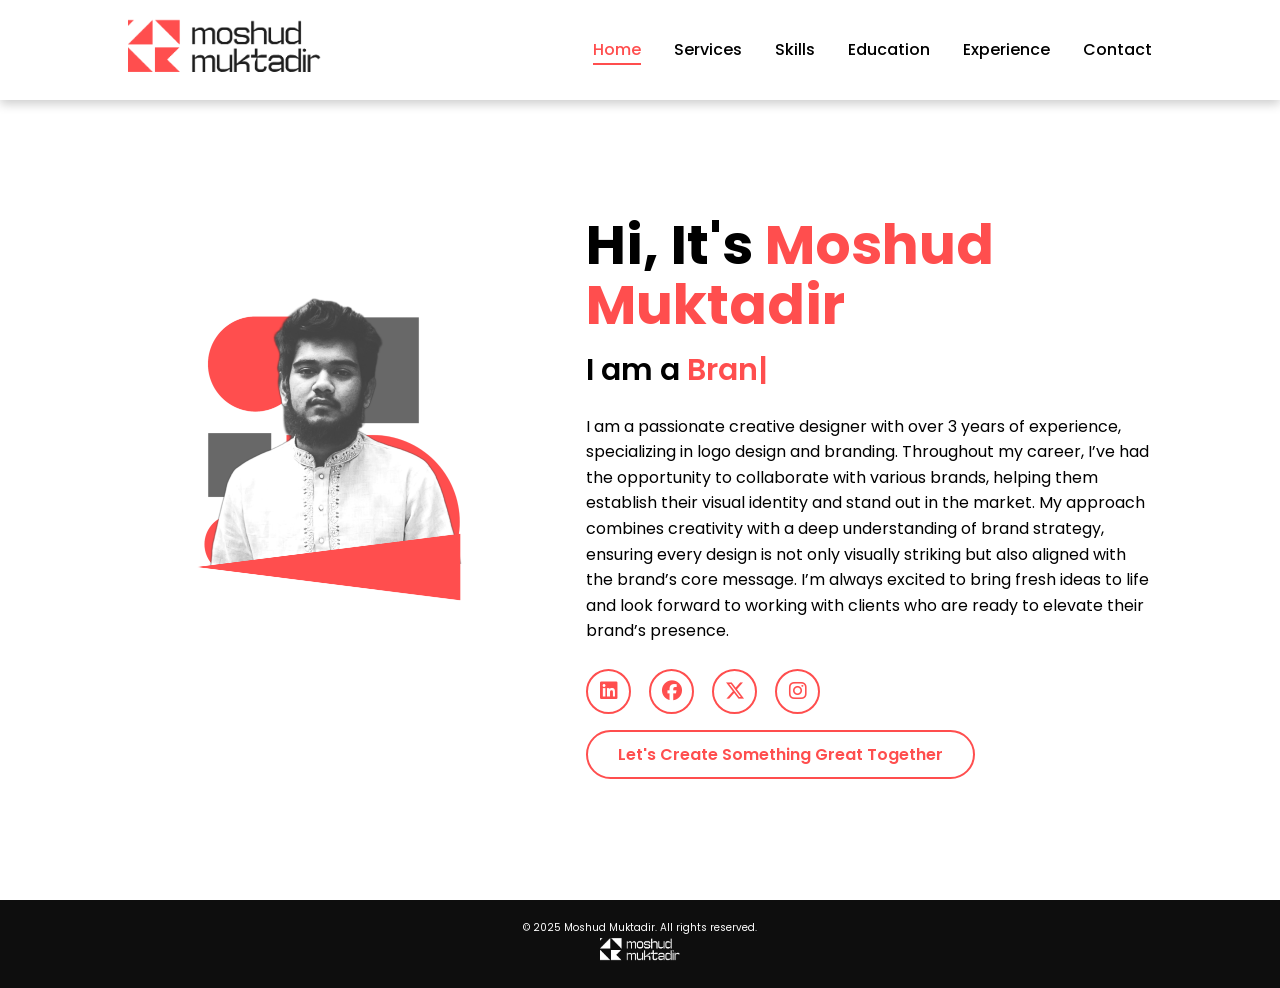
==== index.html @ 2e09c0fd "First Commit - Portfolio Website" ====
<!DOCTYPE html>
<html lang="en">
<head>
    <meta charset="UTF-8">
    <meta name="viewport" content="width=device-width, initial-scale=1.0">
    <link rel="stylesheet" href="https://cdnjs.cloudflare.com/ajax/libs/font-awesome/6.5.2/css/all.min.css">
    <link rel="stylesheet" href="styles.css">
    <title>Moshud Muktadir</title>
</head>
<body>
    <header>
        <a href="index.html" > 
        <img src="logo.png" id="logo" alt="LOGO">
    </a>
        <nav>
            <a href="#" class="active"> Home</a>
            <a href="service.html" >Services</a>
            <a href="skills.html" >Skills</a>
            <a href="#" >Education</a>
            <a href="#" >Experience</a>
            <a href="#" >Contact</a>
        </nav>

        <div class="hamburger" id="hamburger">
            <i class="fas fa-bars"></i>
          </div>
    </header>
    <section class="home">
        <div class="home-img">
            <img src="final.png" alt="Moshud Muktadir">
        </div>        
        <div class="home-content">
            <br> <br><br> <br>
            <h1>Hi, It's <span>Moshud Muktadir</span></h1>
            <h3 class="typing-text">I am a <span id="typed-text"></span></h3>
            <p>I am a passionate creative designer with over 3 years of experience, specializing in logo design and branding. Throughout my career, I’ve had the opportunity to collaborate with various brands, helping them establish their visual identity and stand out in the market. My approach combines creativity with a deep understanding of brand strategy, ensuring every design is not only visually striking but also aligned with the brand’s core message. I’m always excited to bring fresh ideas to life and look forward to working with clients who are ready to elevate their brand’s presence.</p>
            <div class="social-icons">
                <a href="#"><i class="fa-brands fa-linkedin"></i></a>
                <a href="#"><i class="fa-brands fa-facebook"></i></a>
                <a href="#"><i class="fa-brands fa-x-twitter"></i></a>
                <a href="#"><i class="fa-brands fa-instagram"></i></a> <br>
            </div>
            <br>
            <a href="#" class="btn">Let's Create Something Great Together</a>
        </div>
    </section>


    <script>
        const textArray = [
            "Brand Identity Designer",
            "Logo Designer",
            "Poster Creator",
            "Social Media Expert",
            "Product Image Editor"
        ];
        let index = 0;
        let charIndex = 0;
        let currentText = '';
        let isDeleting = false;
        const typingSpeed = 100;
        const erasingSpeed = 50;
        const delayBetween = 2000;
    
        const typedText = document.getElementById("typed-text");
    
        function type() {
            if (index >= textArray.length) index = 0;
            currentText = textArray[index];
    
            if (!isDeleting) {
                typedText.textContent = currentText.substring(0, charIndex + 1);
                charIndex++;
                if (charIndex === currentText.length) {
                    isDeleting = true;
                    setTimeout(type, delayBetween);
                } else {
                    setTimeout(type, typingSpeed);
                }
            } else {
                typedText.textContent = currentText.substring(0, charIndex - 1);
                charIndex--;
                if (charIndex === 0) {
                    isDeleting = false;
                    index++;
                }
                setTimeout(type, erasingSpeed);
            }
        }
    
        document.addEventListener("DOMContentLoaded", () => setTimeout(type, 1000));
const hamburger = document.getElementById('hamburger');
const nav = document.querySelector('nav');

hamburger.addEventListener('click', () => {
  nav.classList.toggle('active');
});
    fetch('footer.html')
        .then(response => response.text())
        .then(data => {
            document.body.insertAdjacentHTML('beforeend', data);
        });

    </script>
    
</body>
</html>
---- styles.css ----
@import url('https://fonts.googleapis.com/css2?family=Poppins:wght@300;400;500;600;700&display=swap');

* {
    margin: 0;
    padding: 0;
    box-sizing: border-box;
    font-family: 'Poppins', sans-serif;
    scroll-behavior: smooth;
}

a {
    text-decoration: none; 
    color: inherit;
}

html {
    font-size: 62.5%;
}

body {
    background: #ffffff;
    color: #000000;
    overflow-x: hidden;
    line-height: 1.6;
}

header {
    position: fixed;
    top: 0;
    left: 0;
    width: 100%;
    padding: 1.5rem 10%;
    background: rgba(255, 255, 255, 0.9);
    backdrop-filter: blur(10px);
    display: flex;
    justify-content: space-between;
    align-items: center;
    z-index: 999;
    border-bottom: 1px solid rgba(255,255,255,0.05);
    box-shadow: 0 4px 10px rgba(0,0,0,0.2);
}

.logo {
    font-size: 3.2rem;
    font-weight: 700;
    color: #ff4e4e;
    transition: transform 0.3s ease;
    line-height: 1;
}

.logo:hover {
    transform: scale(1.1);
}

nav a {
    margin-left: 3rem;
    font-size: 1.6rem;
    font-weight: 500;
    color: #000000;
    transition: 0.3s;
    position: relative;
    text-decoration: none;
}

nav a:hover,
nav a.active {
    color: #ff4e4e;
}

nav a::after {
    content: '';
    position: absolute;
    width: 0;
    height: 2px;
    background: #ff4e4e;
    left: 0;
    bottom: -4px;
    transition: width 0.3s;
}

nav a:hover::after,
nav a.active::after {
    width: 100%;
}

section {
    padding: 8rem 10% 5rem;
}

.home {
    display: flex;
    justify-content: center;
    align-items: center;
    gap: 5rem;
    min-height: 100vh;
}

.home-img {
    max-width: 800px; /* You can adjust */
}

.home-img img {
    width: 100%;
    height: auto;
    object-fit: contain; /* MAGIC effect like the example you shared */
    cursor: pointer;

}



.home-content {
    max-width: 600px;
    animation: fadeInUp 1s ease forwards;
}

.home-content h1 {
    font-size: 5.5rem;
    font-weight: 700;
    margin-bottom: 1rem;
    line-height: 1.1;
}

.home-content h1 span {
    color: #ff4e4e;
}

.home-content h3 {
    font-size: 3rem;
    color: #000000;
    margin-bottom: 2rem;
}

.home-content p {
    font-size: 1.6rem;
    color: #000000;
    margin-bottom: 2.5rem;
}

.social-icons a {
    display: inline-flex;
    justify-content: center;
    align-items: center;
    width: 4.5rem;
    height: 4.5rem;
    margin-right: 1.5rem;
    background: transparent;
    border: 2px solid #ff4e4e;
    color: #ff4e4e;
    font-size: 2rem;
    border-radius: 50%;
    transition: all 0.3s ease;
}

.social-icons a:hover {
    background: #ff4e4e;
    color: #ffffff;
    transform: scale(1.15) translateY(-5px);
    box-shadow: 0 0 15px #ff4e4e;
}

.btn {
    display: inline-block;
    padding: 1rem 3rem;
    border-radius: 3rem;
    font-size: 1.6rem;
    background: transparent;
    color: #ff4e4e;
    font-weight: 600;
    border: 2px solid #ff4e4e;
    transition: all 0.3s ease;
}

.btn:hover {
    background: #ff4e4e;
    color: #ffffff;
    transform: translateY(-3px);
    box-shadow: 0 0 20px #ff4e4e;
}

.typing-text {
    font-size: 2.4rem;
    font-weight: 600;
    color: #ff4e4e;
    margin-bottom: 2rem;
}
#typed-text {
    color: #ff4e4e;
}
.typing-text span::after {
    content: "|";
    animation: blink 1s infinite;
}

@keyframes blink {
    0%, 50%, 100% {
        opacity: 1;
    }
    25%, 75% {
        opacity: 0;
    }
}

@keyframes fadeInUp {
    from {
        opacity: 0;
        transform: translateY(20px);
    }
    to {
        opacity: 1;
        transform: translateY(0);
    }
}


@media (max-width: 995px) {
    header {
        padding: 1rem 5%;
    }

    nav {
        position: absolute;
        top: 100%;
        right: 0;
        width: 100%;
        background: #dbdbdb;
        display: none;
        flex-direction: column;
        align-items: center;
        border-top: 1px solid rgba(255,255,255,0.1);
    }

    nav.active {
        display: flex;
    }

    nav a {
        margin: 2rem 0;
        font-size: 2rem;
    }

    .home {
        flex-direction: column;
        padding-top: 10rem;
    }

    .home-img img {
        width: 60vw;
    }

    .home-content h1 {
        font-size: 4rem;
    }

    .home-content h3 {
        font-size: 2.5rem;
    }
}
.services {
    min-height: 100vh;
    background: rgb(255, 255, 255);
    padding: 5rem 9% 5rem;
    text-align: center;
    animation: fadeInUp 1s ease forwards;
}

.heading {
    font-size: 5rem;
    font-weight: 700;
    color: rgb(0, 0, 0);
    margin-bottom: 5rem;
}

.heading span {
    color: #ff4e4e;
}

.service-container {
    display: grid;
    grid-template-columns: repeat(auto-fit, minmax(280px, 1fr));
    gap: 4rem;
}

.service-box {
    background: #ff4e4e;
    padding: 4rem 2rem;
    border-radius: 2rem;
    border: 2px solid transparent;
    transition: 0.4s ease;
    box-shadow: 0 0 15px rgba(183, 75, 75, 0.2);
}

.service-box:hover {
    border-color: #ff4e4e;
    transform: translateY(-10px);
    box-shadow: 0 0 25px #ff4e4e;
}

.service-box i {
    font-size: 4rem;
    color: #ffffff;
    margin-bottom: 2rem;
}

.service-box h3 {
    font-size: 2.4rem;
    color: white;
    margin-bottom: 1.5rem;
}

.service-box p {
    font-size: 1.6rem;
    color: #ffffff;
    margin-bottom: 2rem;
    padding: 0 1rem;
}
.skill-card {
    background: #ff4e4e;
    padding: 4rem 2rem;
    border-radius: 2rem;
    border: 2px solid transparent;
    transition: 0.4s ease;
    box-shadow: 0 0 15px rgba(183, 75, 75, 0.2);
}

.skill-card:hover {
    border-color: #ff4e4e;
    transform: translateY(10px);
    box-shadow: 0 0 25px #ff4e4e;
}
.skill-card i {
    font-size: 4rem;
    color: #ff4e4e;
    margin-bottom: 2rem;
}

.skill-card h3 {
    font-size: 2.4rem;
    color: white;
    margin-bottom: 1.5rem;
}

.skill-card p {
    font-size: 1.6rem;
    color: #ffffff;
    margin-bottom: 2rem;
    padding: 0 1rem;
}
.hamburger {
    display: none;
    font-size: 2.8rem;
    color: #ff4e4e;
    cursor: pointer;
  }
  
  @media (max-width: 768px) {
    nav {
      display: none; /* Hide normal nav */
      flex-direction: column;
      background: #dbdbdb;
      position: absolute;
      top: 70px;
      right: 20px;
      width: 200px;
      border: 2px solid #ff4e4e;
      border-radius: 10px;
      padding: 20px;
    }
  
    nav.active {
      display: flex;
    }
  
    .hamburger {
      display: block;
    }
  }
  .btn2 {
    display: inline-block;
    padding: 1rem 3rem;
    border-radius: 3rem;
    font-size: 1.6rem;
    background: transparent;
    color: #ffffff;
    font-weight: 600;
    border: 2px solid #ffffff;
    transition: all 0.3s ease;
}

.btn2:hover {
    background: #ffffff;
    color: #ff4e4e;
    transform: translateY(-3px);
    box-shadow: 0 0 20px #bbbbbb;
}
#footer {
    background-color: #0e0e0e;
    color: white;
    text-align: center;
    padding: 20px;
    position: flex;
    left: 0;
    bottom: 0;
    width: 100%;
}

.footer-links {
    list-style: none;
    padding: 0;
    margin: 10px 0;
}

.footer-links li {
    display: inline;
    margin: 0 15px;
}

.footer-links a {
    color: white;
    text-decoration: none;
}

.footer-links a:hover {
    text-decoration: underline;
}
#logo {
    top: 10px;         /* Distance from the top of the page */
    left: 10px;        /* Distance from the left of the page */
    width: 193px;      /* Resize the logo width */
    height: 64px;      /* Maintain the aspect ratio */
}
#footer-logo {
    width: 80px;
    height: auto;
    filter: brightness(0) invert(1); 
}

@media (max-width: 600px) {
    #footer-logo {
        width: 50px;   /* Smaller logo on smaller screens */
    }
}
@media (max-width: 600px) {
    #logo {
        width: 70px;  /* Make logo smaller on smaller screens */
    }
}
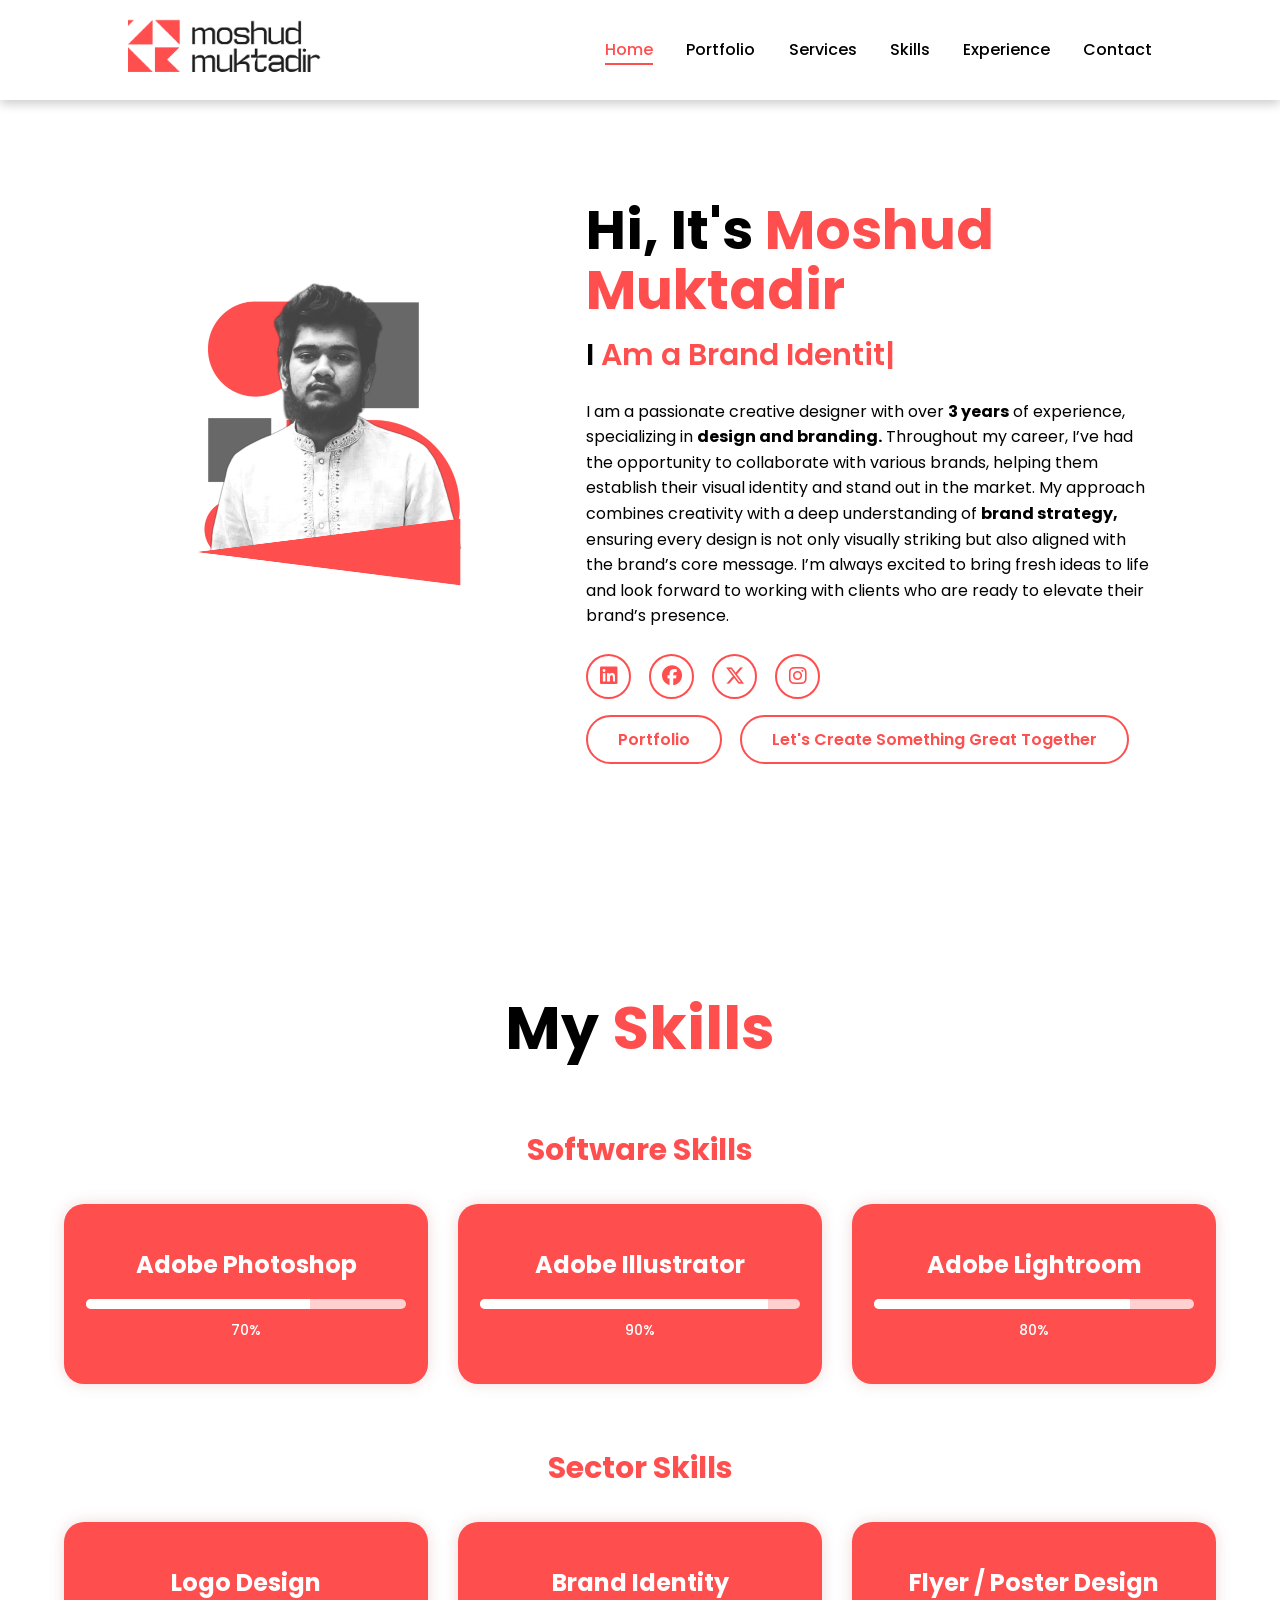
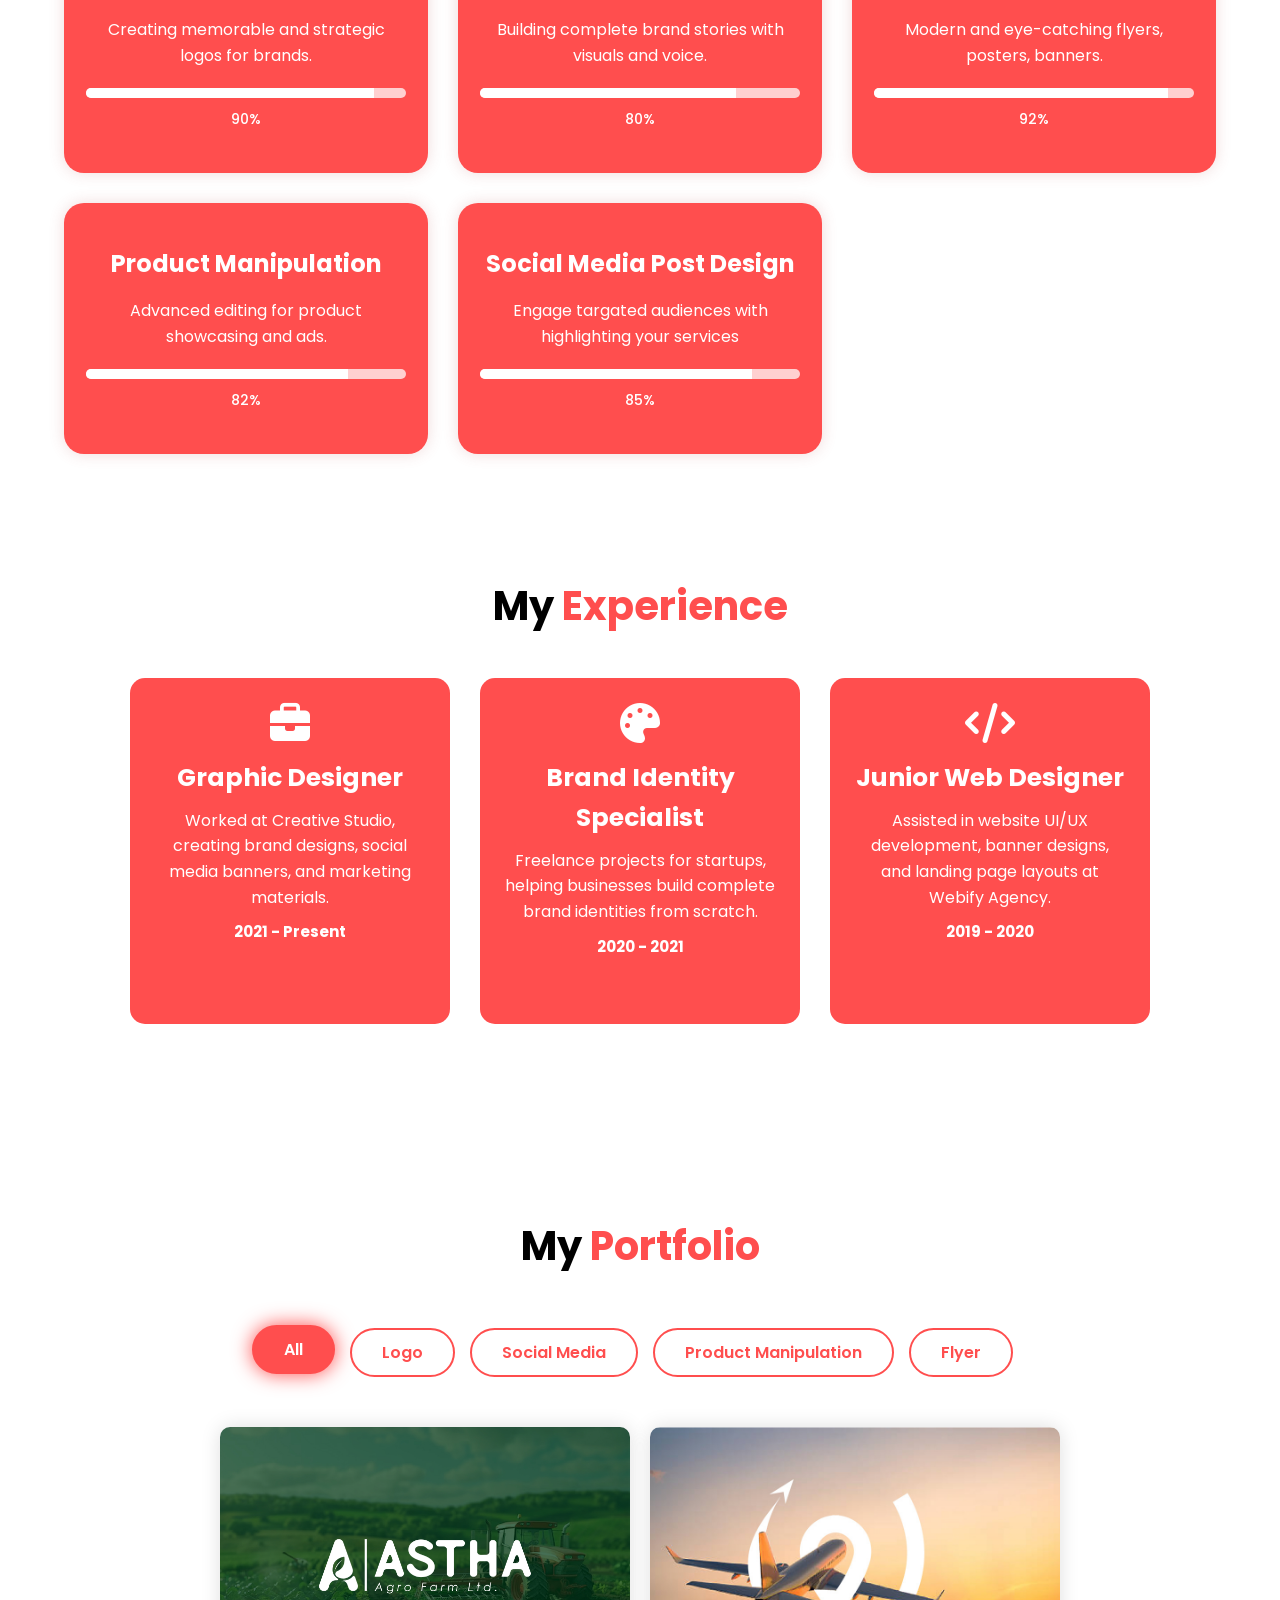
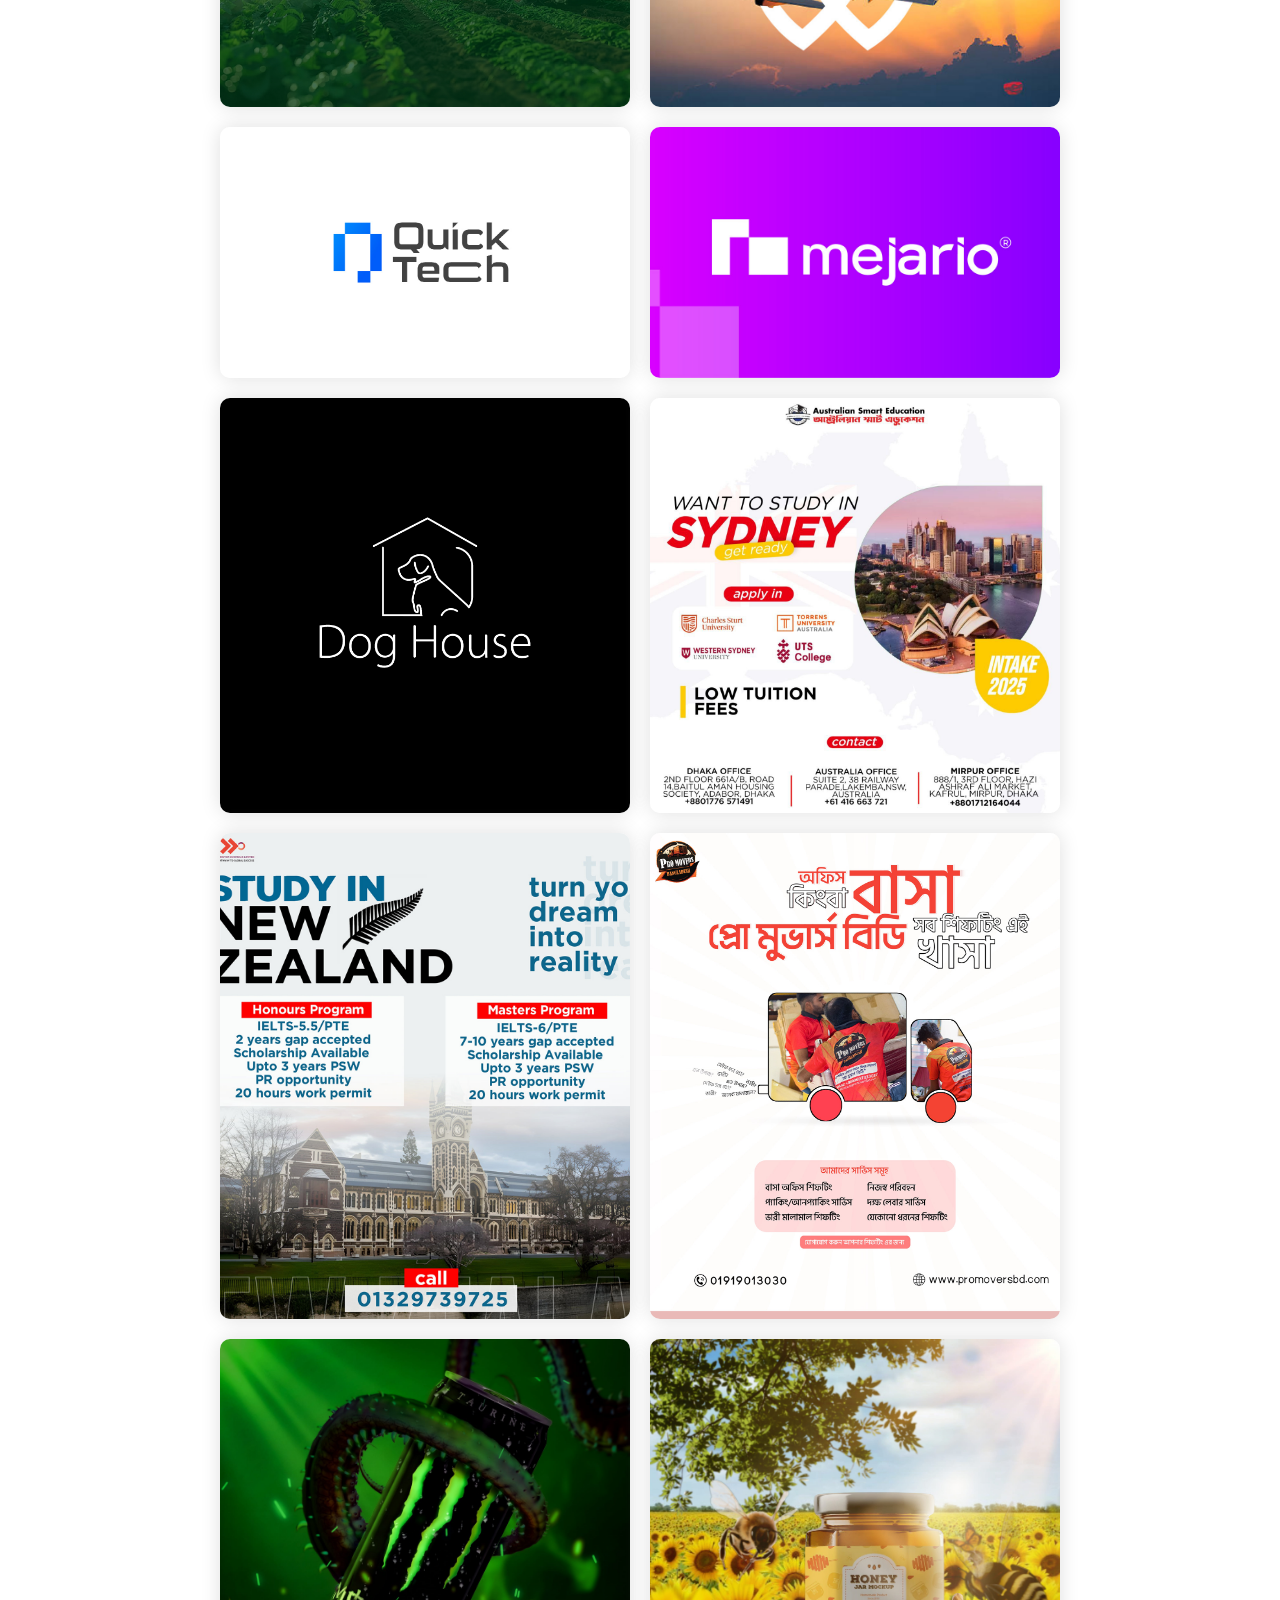
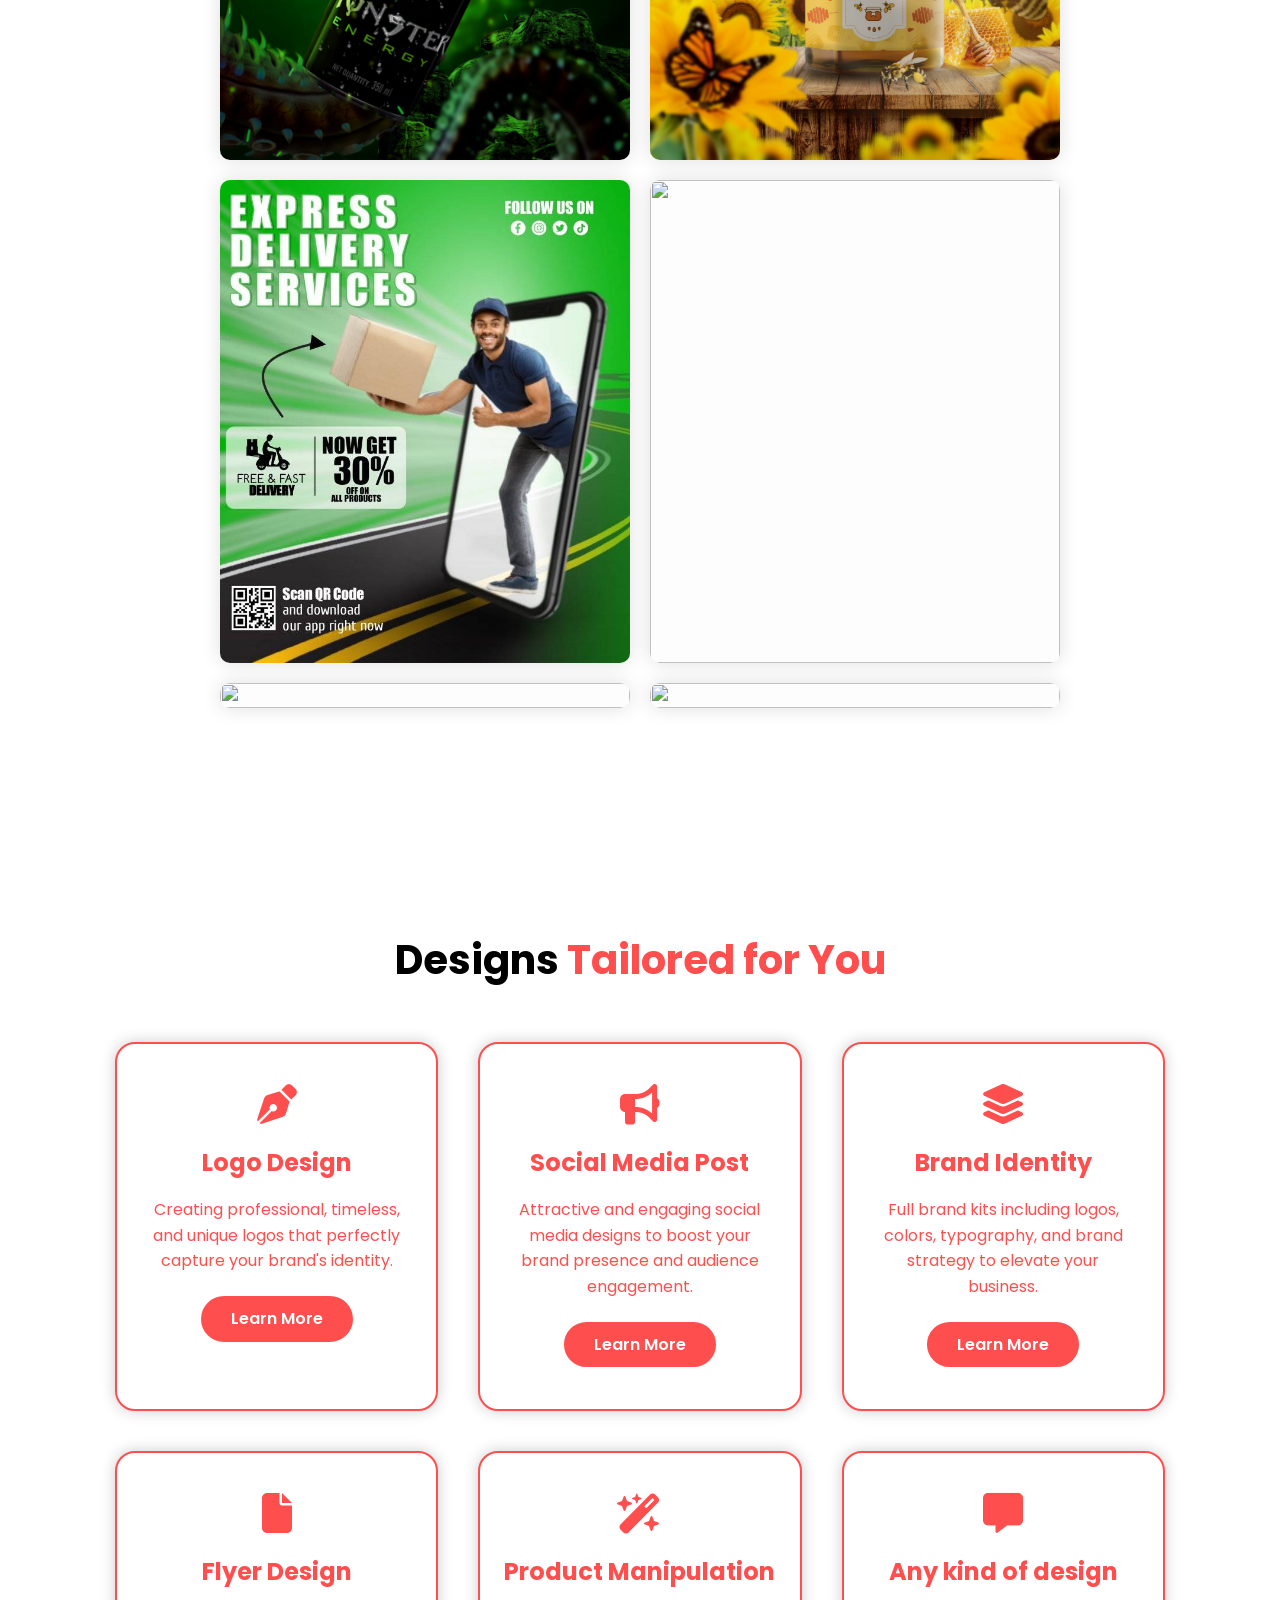
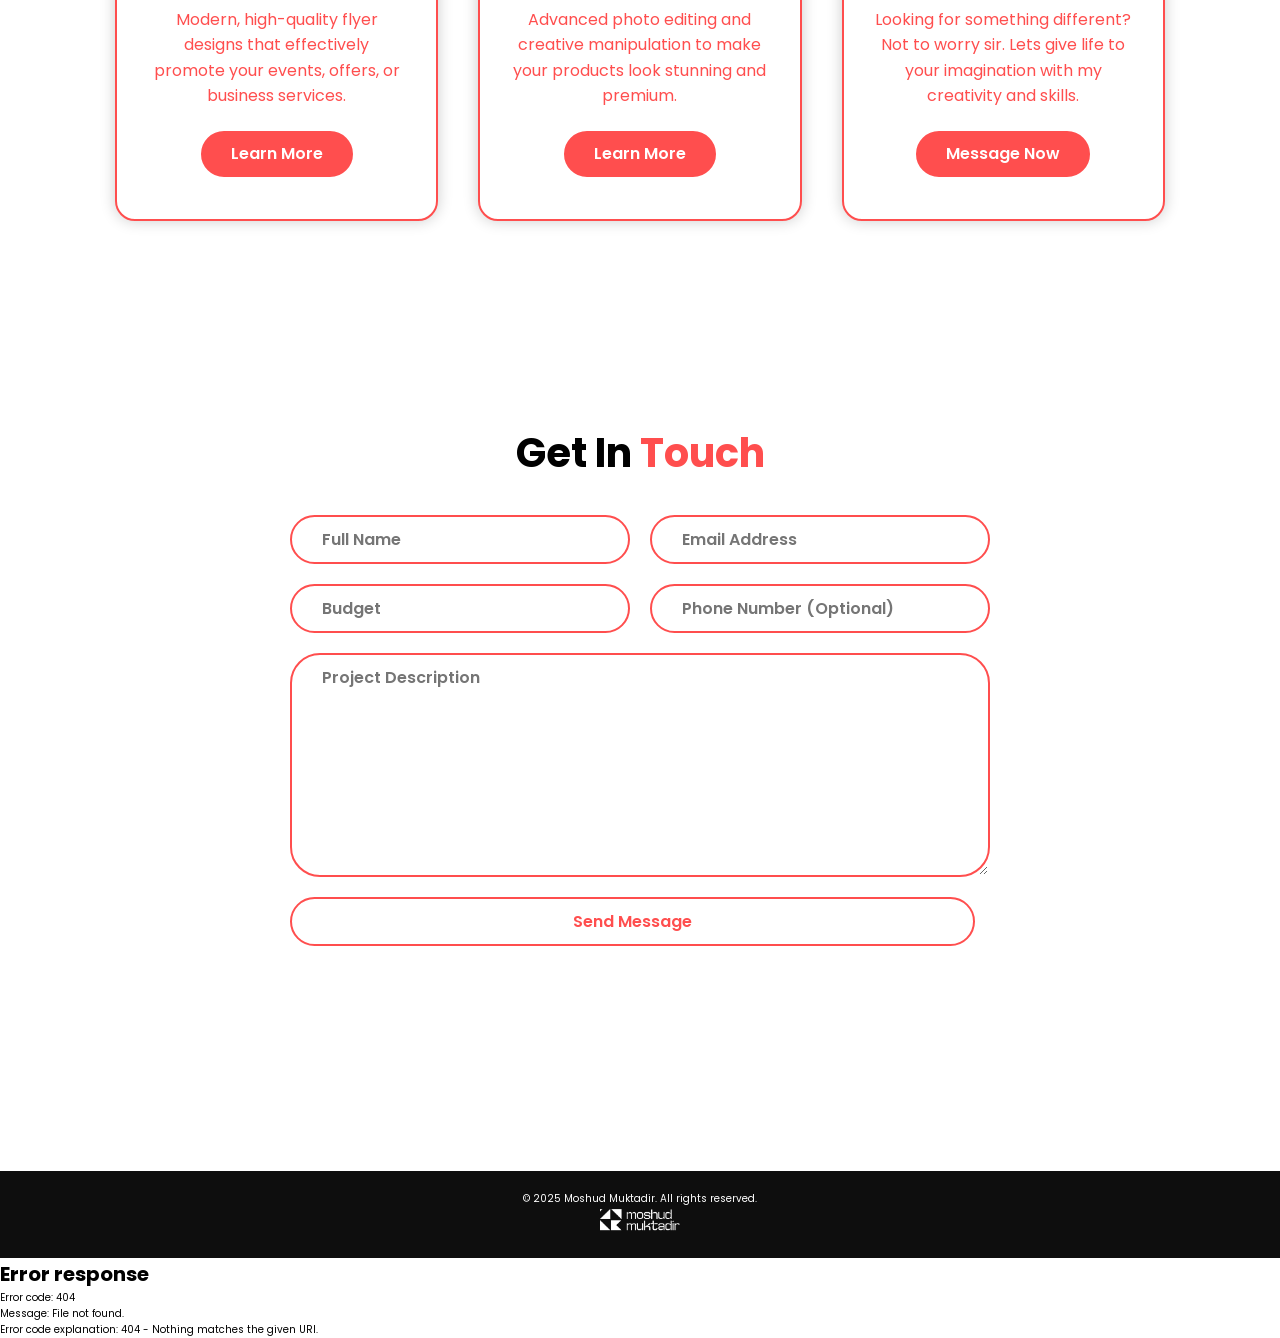
==== commit c387ca06: "final" ====
--- a/index.html
+++ b/index.html
@@ -5,6 +5,7 @@
     <meta name="viewport" content="width=device-width, initial-scale=1.0">
     <link rel="stylesheet" href="https://cdnjs.cloudflare.com/ajax/libs/font-awesome/6.5.2/css/all.min.css">
     <link rel="stylesheet" href="styles.css">
+    <link rel="stylesheet" href="portfolio.css">
     <title>Moshud Muktadir</title>
 </head>
 <body>
@@ -14,11 +15,11 @@
     </a>
         <nav>
             <a href="#" class="active"> Home</a>
-            <a href="service.html" >Services</a>
-            <a href="skills.html" >Skills</a>
-            <a href="#" >Education</a>
-            <a href="#" >Experience</a>
-            <a href="#" >Contact</a>
+            <a href="#portfolio" >Portfolio </a>
+            <a href="#services" >Services</a>
+            <a href="#skills" >Skills</a>
+            <a href="#experience" >Experience</a>
+            <a href="#contact" >Contact</a>
         </nav>
 
         <div class="hamburger" id="hamburger">
@@ -32,8 +33,8 @@
         <div class="home-content">
             <br> <br><br> <br>
             <h1>Hi, It's <span>Moshud Muktadir</span></h1>
-            <h3 class="typing-text">I am a <span id="typed-text"></span></h3>
-            <p>I am a passionate creative designer with over 3 years of experience, specializing in logo design and branding. Throughout my career, I’ve had the opportunity to collaborate with various brands, helping them establish their visual identity and stand out in the market. My approach combines creativity with a deep understanding of brand strategy, ensuring every design is not only visually striking but also aligned with the brand’s core message. I’m always excited to bring fresh ideas to life and look forward to working with clients who are ready to elevate their brand’s presence.</p>
+            <h3 class="typing-text">I  <span id="typed-text"></span></h3>
+            <p>I am a passionate creative designer with over <b>3 years</b> of experience, specializing in <b>design and branding.</b>  Throughout my career, I’ve had the opportunity to collaborate with various brands, helping them establish their visual identity and stand out in the market. My approach combines creativity with a deep understanding of <b>brand strategy,</b>  ensuring every design is not only visually striking but also aligned with the brand’s core message. I’m always excited to bring fresh ideas to life and look forward to working with clients who are ready to elevate their brand’s presence.</p>
             <div class="social-icons">
                 <a href="#"><i class="fa-brands fa-linkedin"></i></a>
                 <a href="#"><i class="fa-brands fa-facebook"></i></a>
@@ -41,18 +42,220 @@
                 <a href="#"><i class="fa-brands fa-instagram"></i></a> <br>
             </div>
             <br>
+            <a href="#portfolio" class="btn">  Portfolio   </a>
             <a href="#" class="btn">Let's Create Something Great Together</a>
+        
         </div>
     </section>
-
+    <section class="skills" id="skills">
+
+        <h2 class="skills-title">My<span> Skills</span></h2>
+      
+        <!-- Software Skills -->
+        <div class="skill-category">
+          <h1 style="color: #ff4e4e; font-size: 3rem; margin-bottom: 2rem; ">Software Skills</h1>
+          <div class="skill-list">
+            <div class="skill-card">
+              <h3>Adobe Photoshop</h3>
+              <div class="progress-bar">
+                <div class="progress" style="width: 70%;"></div>
+              </div>
+              <span class="progress-text">70%</span>
+            </div>
+            <div class="skill-card">
+              <h3>Adobe Illustrator</h3>
+              <div class="progress-bar">
+                <div class="progress" style="width: 90%;"></div>
+              </div>
+              <span class="progress-text">90%</span>
+            </div>
+            <div class="skill-card animate delay-3">
+              <h3>Adobe Lightroom </h3>
+              <div class="progress-bar">
+                <div class="progress" style="width: 80%;"></div>
+              </div>
+              <span class="progress-text">80%</span>
+            </div>
+          </div>
+        </div>
+      
+        <!-- Sector Skills -->
+        <div class="skill-category">
+          <h2 style="color: #ff4e4e; font-size: 3rem; margin-top: 6rem; margin-bottom: 2rem;">Sector Skills</h2>
+          <div class="skill-list">
+            <div class="skill-card">
+              <h3 >Logo Design </h3>
+              <p>Creating memorable and strategic logos for brands.</p>
+              <div class="progress-bar">
+                <div class="progress" style="width: 90%;"></div>
+              </div>
+              <span class="progress-text">90%</span>
+            </div>
+            <div class="skill-card">
+              <h3>Brand Identity </h3>
+              <p>Building complete brand stories with visuals and voice.</p>
+              <div class="progress-bar">
+                <div class="progress" style="width: 80%;"></div>
+              </div>
+              <span class="progress-text">80%</span>
+            </div>
+            <div class="skill-card">
+              <h3>Flyer / Poster Design </h3>
+              <p>Modern and eye-catching flyers, posters, banners.</p>
+              <div class="progress-bar">
+                <div class="progress" style="width: 92%;"></div>
+              </div>
+              <span class="progress-text">92%</span>
+            </div>
+            <div class="skill-card">
+              <h3>Product Manipulation</h3>
+              <p>Advanced editing for product showcasing and ads.</p>
+              <div class="progress-bar">
+                <div class="progress" style="width: 82%;"></div>
+              </div>
+              <span class="progress-text">82%</span>
+            </div>
+            <div class="skill-card">
+              <h3>Social Media Post Design</h3>
+              <p>Engage targated audiences with highlighting your services </p>
+              <div class="progress-bar">
+                <div class="progress" style="width: 85%;"></div>
+              </div>
+              <span class="progress-text">85%</span>
+            </div>
+          
+          </div>
+        </div>
+      
+      </section>
+
+      <section class="experience-section" id="experience">
+        <h1><span>My</span> Experience</h1>
+    
+        <div class="experience-cards">
+    
+          <div class="experience-card">
+            <i class="fas fa-briefcase"></i>
+            <h3>Graphic Designer</h3>
+            <p>Worked at Creative Studio, creating brand designs, social media banners, and marketing materials.</p>
+            <h1>2021 - Present</h1>
+          </div>
+    
+          <div class="experience-card">
+            <i class="fas fa-palette"></i>
+            <h3>Brand Identity Specialist</h3>
+            <p>Freelance projects for startups, helping businesses build complete brand identities from scratch.</p>
+            <h1>2020 - 2021</h1>
+          </div>
+    
+          <div class="experience-card">
+            <i class="fas fa-code"></i>
+            <h3>Junior Web Designer</h3>
+            <p>Assisted in website UI/UX development, banner designs, and landing page layouts at Webify Agency.</p>
+            <h1>2019 - 2020</h1>
+          </div>
+    
+        </div>
+    
+      </section>
+
+    <section class="portfolio" id="portfolio">
+        <h2 class="heading">My <span>Portfolio</span></h2>
+      
+        <div class="portfolio-filters">
+          <button class="filter-btn active" data-filter="all">All</button>
+          <button class="filter-btn" data-filter="logo">Logo</button>
+          <button class="filter-btn" data-filter="socialmedia">Social Media</button>
+          <button class="filter-btn" data-filter="product">Product Manipulation</button>
+          <button class="filter-btn" data-filter="flyer">Flyer</button>
+        </div>
+      
+        <div class="portfolio-container" id="portfolio-container">
+          <!-- Images will be injected here by JavaScript -->
+        </div>
+      
+      </section>
+      <section class="services" id="services">
+        <h2 class="heading">Designs  <span>Tailored for You</span></h2>
+    
+        <div class="service-container">
+            <div class="service-box">
+                <i class="fa-solid fa-pen-nib"></i>
+                <h3>Logo Design</h3>
+                <p>Creating professional, timeless, and unique logos that perfectly capture your brand's identity.</p>
+                <a href="#" class="btn2" onclick="openService('logo')">Learn More</a>
+            </div>
+        
+            <div class="service-box">
+                <i class="fa-solid fa-bullhorn"></i>
+                <h3>Social Media Post</h3>
+                <p>Attractive and engaging social media designs to boost your brand presence and audience engagement.</p>
+                <a href="info.html#smpost" class="btn2" onclick="openService('social')">Learn More</a>
+            </div>
+        
+            <div class="service-box">
+                <i class="fa-solid fa-layer-group"></i>
+                <h3>Brand Identity</h3>
+                <p>Full brand kits including logos, colors, typography, and brand strategy to elevate your business.</p>
+                <a href="#" class="btn2" onclick="openService('brand')">Learn More</a>
+            </div>
+        
+            <div class="service-box">
+                <i class="fa-solid fa-file"></i>
+                <h3>Flyer Design</h3>
+                <p>Modern, high-quality flyer designs that effectively promote your events, offers, or business services.</p>
+                <a href="#" class="btn2" onclick="openService('flyer')">Learn More</a>
+            </div>
+        
+            <div class="service-box">
+                <i class="fa-solid fa-wand-magic-sparkles"></i>
+                <h3>Product Manipulation</h3>
+                <p>Advanced photo editing and creative manipulation to make your products look stunning and premium.</p>
+                <a href="#" class="btn2" onclick="openService('product')">Learn More</a>
+            </div>
+            <div class="service-box">
+                <i class="fa-solid fa-message"></i>
+                <h3>Any kind of design</h3>
+                <p>Looking for something different? Not to worry sir. Lets give life to your imagination with my creativity and skills.</p>
+                <a href="info.html" class="btn2">Message Now</a>
+              </div>
+        </div>        
+    </section>
+    
+    <section class="contact" id="contact">
+      <h2 class="heading">Get In <span>Touch</span></h2>
+    
+      <form action="https://formspree.io/f/xvgazogk" method="POST" class="contact-form" id="contact-form">
+        <div class="input-box">
+          <input type="text" name="name" placeholder="Full Name" required>
+          <input type="email" name="email" placeholder="Email Address" required>
+        </div>
+        <div class="input-box">
+          <input type="text" name="budget" placeholder="Budget" required>
+          <input type="text" name="phone" placeholder="Phone Number (Optional)">
+        </div>
+        <textarea name="message" cols="30" rows="8" placeholder="Project Description" required></textarea>
+    
+        <button type="submit" class="btn">Send Message</button>
+      </form>
+    </section>
+    
+
+<div id="footer">
+    <div class="footer-content">
+        <p>&copy; 2025 Moshud Muktadir. All rights reserved.</p> <p><img src="logo.png" id="footer-logo" alt="LOGO"></p>
+
+    </div>
+    
+</div>
 
     <script>
         const textArray = [
-            "Brand Identity Designer",
-            "Logo Designer",
-            "Poster Creator",
-            "Social Media Expert",
-            "Product Image Editor"
+            "Am a Brand Identity Designer",
+            "Craft Logos",
+            "Create Posters",
+            "Do Social Media Post Design",
+            "Do Product Manipulation"
         ];
         let index = 0;
         let charIndex = 0;
@@ -100,8 +303,72 @@
         .then(data => {
             document.body.insertAdjacentHTML('beforeend', data);
         });
+        const portfolioContainer = document.getElementById('portfolio-container');
+const filterBtns = document.querySelectorAll('.filter-btn');
+
+// Define images
+const images = {
+  logo: ['logo1.jpg', 'logo2.jpg', 'logo3.jpg','logo4.jpg', 'logo5.jpg'],
+  socialmedia: ['sm1.jpg', 'sm2.jpg', 'sm3.jpg'],
+  product: ['prod1.jpg', 'prod2.jpg', 'prod3.jpg'],
+  flyer: ['flyer1.jpg', 'flyer2.jpg', 'flyer3.jpg']
+};
+
+// Load all images initially
+loadImages('all');
+
+// Filter functionality
+filterBtns.forEach(btn => {
+  btn.addEventListener('click', () => {
+    document.querySelector('.filter-btn.active').classList.remove('active');
+    btn.classList.add('active');
+
+    const filter = btn.getAttribute('data-filter');
+    loadImages(filter);
+  });
+});
+
+function loadImages(filter) {
+  portfolioContainer.innerHTML = '';
+
+  for (const category in images) {
+    if (filter === 'all' || filter === category) {
+      images[category].forEach(img => {
+        const item = document.createElement('div');
+        item.className = 'portfolio-item';
+        item.innerHTML = `<img src="images/portfolio/${category}/${img}" alt="">`;
+        portfolioContainer.appendChild(item);
+      });
+    }
+  }
+}
+document.addEventListener("DOMContentLoaded", function() {
+  const form = document.getElementById("contact-form");
+
+  form.addEventListener("submit", async function(e) {
+    e.preventDefault(); // stop page reload
+
+    const formData = new FormData(form);
+
+    const response = await fetch(form.action, {
+      method: "POST",
+      body: formData,
+      headers: {
+        'Accept': 'application/json'
+      }
+    });
+
+    if (response.ok) {
+      alert("🎉 Thank you! Your message has been sent successfully.");
+      form.reset(); // clear form
+    } else {
+      alert("❌ Oops! Something went wrong. Please try again.");
+    }
+  });
+});
 
     </script>
+
     
 </body>
 </html>
--- a/styles.css
+++ b/styles.css
@@ -84,7 +84,7 @@
 }
 
 section {
-    padding: 8rem 10% 5rem;
+    padding: 5rem 10% 5rem;
 }
 
 .home {
@@ -169,6 +169,8 @@
     font-weight: 600;
     border: 2px solid #ff4e4e;
     transition: all 0.3s ease;
+    gap: 5rem;
+    margin-right: 1.5rem;
 }
 
 .btn:hover {
@@ -223,11 +225,11 @@
         top: 100%;
         right: 0;
         width: 100%;
-        background: #dbdbdb;
+        background: #f5f5f5;
         display: none;
         flex-direction: column;
         align-items: center;
-        border-top: 1px solid rgba(255,255,255,0.1);
+        border-top: 1px solid rgba(206, 206, 206, 0.1);
     }
 
     nav.active {
@@ -282,35 +284,35 @@
 }
 
 .service-box {
-    background: #ff4e4e;
+    background: #ffffff;
     padding: 4rem 2rem;
     border-radius: 2rem;
-    border: 2px solid transparent;
+    color: #ff4e4e;
+    border: 2px solid #ff4e4e;
     transition: 0.4s ease;
-    box-shadow: 0 0 15px rgba(183, 75, 75, 0.2);
+    box-shadow: 0 0 15px rgba(0, 0, 0, 0.2);
 }
 
 .service-box:hover {
     border-color: #ff4e4e;
+    background: #ff4e4e;
+    color: #ffffff;
     transform: translateY(-10px);
-    box-shadow: 0 0 25px #ff4e4e;
+    box-shadow: 0 0 25px #d64b4b;
 }
 
 .service-box i {
     font-size: 4rem;
-    color: #ffffff;
     margin-bottom: 2rem;
 }
 
 .service-box h3 {
     font-size: 2.4rem;
-    color: white;
     margin-bottom: 1.5rem;
 }
 
 .service-box p {
     font-size: 1.6rem;
-    color: #ffffff;
     margin-bottom: 2rem;
     padding: 0 1rem;
 }
@@ -380,7 +382,7 @@
     padding: 1rem 3rem;
     border-radius: 3rem;
     font-size: 1.6rem;
-    background: transparent;
+    background: #ff4e4e;
     color: #ffffff;
     font-weight: 600;
     border: 2px solid #ffffff;
@@ -440,8 +442,266 @@
         width: 50px;   /* Smaller logo on smaller screens */
     }
 }
-@media (max-width: 600px) {
-    #logo {
-        width: 70px;  /* Make logo smaller on smaller screens */
-    }
+
+.logo {
+    max-width: 180px; 
+    height: auto;
+  }
+  
+  @media (max-width: 768px) {
+    .logo {
+      max-width: 140px; 
+    }
+  }
+  
+  @media (max-width: 480px) {
+    .logo {
+      max-width: 120px; 
+    }
+  }
+  @import url('https://fonts.googleapis.com/css2?family=Poppins:wght@300;400;600;700&display=swap');
+
+  section.skills {
+    padding: 8rem 5%;
+    text-align: center;
+    animation: fadeInUp 1s ease forwards;
+  }
+
+  .skills-title {
+    font-size: 6rem;
+    margin-bottom: 5rem;
+  }
+  .skills-title span {
+    color: #ff4e4e;
+  }
+
+  .skill-category {
+    margin-top: 5rem;
+  }
+
+  .skill-list {
+    display: grid;
+    grid-template-columns: repeat(auto-fit, minmax(280px, 1fr));
+    gap: 3rem;
+    margin-top: 3rem;
+  }
+
+.progress-bar {
+width: 100%;
+height: 10px;
+background: #ffd0d0;
+border-radius: 5px;
+margin-top: 1rem;
+overflow: hidden;
+margin-bottom: 1rem;
+}
+
+.progress {
+height: 100%;
+background: #ffffff;
+width: 0; /* Animate later */
+transition: width 2s ease;
+}
+
+.progress-text {
+font-size: 1.4rem;
+color: #ffffff;
+font-weight: 500;
+}
+
+
+
+  @keyframes fadeUp {
+    0% { opacity: 0; transform: translateY(50px); }
+    100% { opacity: 1; transform: translateY(0); }
+  }
+
+  .animate {
+    opacity: 0;
+    animation: fadeUp 1s forwards;
+  }
+
+  .delay-1 { animation-delay: 0.2s; }
+  .delay-2 { animation-delay: 0.4s; }
+  .delay-3 { animation-delay: 0.6s; }
+  .delay-4 { animation-delay: 0.8s; }
+  .delay-5 { animation-delay: 1s; }
+  .delay-6 { animation-delay: 1.2s; }
+  .experience-section {
+    max-width: 1200px;
+    margin: auto;
+    padding: 4rem 2rem;
+    text-align: center;
+  }
+  .experience-section span {
+  color: #000000;
+  }
+
+
+  .experience-section h1 {
+    font-size: 4rem;
+    color: #ff4e4e;
+    margin-bottom: 4rem;
+    animation: fadeDown 1s ease forwards;
+  }
+
+  .experience-cards {
+    display: flex;
+    flex-wrap: wrap;
+    justify-content: center;
+    gap: 3rem;
+  }
+
+  .experience-card {
+    background-color: #ff4e4e;
+    border-radius: 1.5rem;
+    padding: 2.5rem;
+    width: 320px;
+    text-align: center;
+    position: relative;
+    overflow: hidden;
+    transition: 0.4s ease;
+  }
+
+  .experience-card:hover {
+    transform: scale(1.05);
+    box-shadow: 0 0 30px #ff4e4e;
+  }
+
+  .experience-card i {
+    font-size: 4rem;
+    color: #ffffff;
+    margin-bottom: 1.5rem;
+  }
+
+  .experience-card h3 {
+    font-size: 2.5rem;
+    margin-bottom: 1rem;
+    color: white;
+  }
+
+  .experience-card p {
+    font-size: 1.6rem;
+    color: #ffffff;
+    line-height: 1.6;
+  }
+
+  .experience-card h1 {
+    display: block;
+    margin-top: 1rem;
+    font-size: 1.5rem;
+    color: #ffffff;
+    font-weight: bold;
+  }
+
+  @keyframes fadeDown {
+    from {opacity: 0; transform: translateY(-50px);}
+    to {opacity: 1; transform: translateY(0);}
+  }
+
+  /* Responsive */
+  @media (max-width: 768px) {
+    .experience-cards {
+      flex-direction: column;
+      align-items: center;
+    }
+    .experience-card {
+      width: 90%;
+    }
+  }
+  .contact {
+    min-height: 100vh;
+    padding: 5rem 9%;
+    background-color: rgb(255, 255, 255);
+    color: #ff4e4e;
+}
+
+.contact .heading {
+    text-align: center;
+    font-size: 4rem;
+    margin-bottom: 3rem;
+}
+
+.contact .heading span {
+    color: #ff4e4e;
+}
+
+.contact-form {
+    max-width: 700px;
+    margin: auto;
+    display: flex;
+    flex-direction: column;
+    gap: 2rem;
+}
+
+.input-box {
+    display: flex;
+    gap: 2rem;
+}
+
+.input-box input {
+    width: 100%;
+    align: center;
+    display: inline-block;
+padding: 1rem 3rem;
+border-radius: 3rem;
+font-size: 1.6rem;
+background: transparent;
+color: #ff4e4e;
+font-weight: 600;
+border: 2px solid #ff4e4e;
+transition: all 0.3s ease;
+}
+
+textarea {
+    display: inline-block;
+padding: 1rem 3rem;
+border-radius: 3rem;
+font-size: 1.6rem;
+background: transparent;
+color: #ff4e4e;
+font-weight: 600;
+border: 2px solid #ff4e4e;
+transition: all 0.3s ease;
+gap: 3rem;
+}
+
+
+
+
+/* Responsive */
+@media (max-width: 768px) {
+    .input-box {
+        flex-direction: column;
+    }
+}
+.info-box {
+    background: #ffffff;
+    padding: 4rem 2rem;
+    border-radius: 2rem;
+    color: #ff4e4e;
+    border: 2px solid #ff4e4e;
+    transition: 0.4s ease;
+    box-shadow: 0 0 15px rgba(0, 0, 0, 0.2);
+}
+
+.info-box:hover {
+
+    transform: translateY(-10px);
+    box-shadow: 0 0 5px #d64b4b;
+}
+
+
+.info-box h2 {
+    font-size: 2.4rem;
+    margin-bottom: 1.5rem;
+}
+
+.info-box p {
+    font-size: 1.6rem;
+    margin-bottom: 2rem;
+    padding: 0 1rem;
+}
+.info-box img {
+   justify-content: center;
 }
--- a/portfolio.css
+++ b/portfolio.css
@@ -0,0 +1,70 @@
+:root {
+  --main-color: #ff4e4e;
+}
+
+* {
+  margin: 0;
+  padding: 0;
+  box-sizing: border-box;
+}
+
+.heading {
+  text-align: center;
+  margin-top: 10rem;
+  font-size: 4rem;
+}
+
+.heading span {
+  color: var(--main-color);
+}
+
+.portfolio-filters {
+  display: flex;
+  justify-content: center; 
+  margin: 3rem 0;
+}
+.filter-btn {
+    display: inline-block;
+    padding: 1rem 3rem;
+    border-radius: 3rem;
+    font-size: 1.6rem;
+    background: transparent;
+    color: #ff4e4e;
+    font-weight: 600;
+    border: 2px solid #ff4e4e;
+    transition: all 0.3s ease;
+    gap: 6rem;
+    margin-right: 1.5rem;
+}
+.filter-btn:hover, .filter-btn.active {
+    background: #ff4e4e;
+    color: #ffffff;
+    transform: translateY(-3px);
+    box-shadow: 0 0 20px #ff4e4e;;
+}
+
+.portfolio-container {
+  padding: 2rem 9%;
+  display: grid;
+  grid-template-columns: repeat(auto-fit, minmax(300px, 1fr));
+  gap: 2rem;
+}
+
+.portfolio-container .portfolio-item {
+  position: relative;
+  overflow: hidden;
+  border-radius: 1rem;
+  background: #fdfdfd;
+  box-shadow: 0 0 20px #dfdfdf;
+}
+
+.portfolio-item img {
+  width: 100%;
+  height: 100%;
+  object-fit: cover;
+  transition: transform 0.4s ease;
+}
+
+.portfolio-item:hover img {
+  transform: scale(1.5);
+}
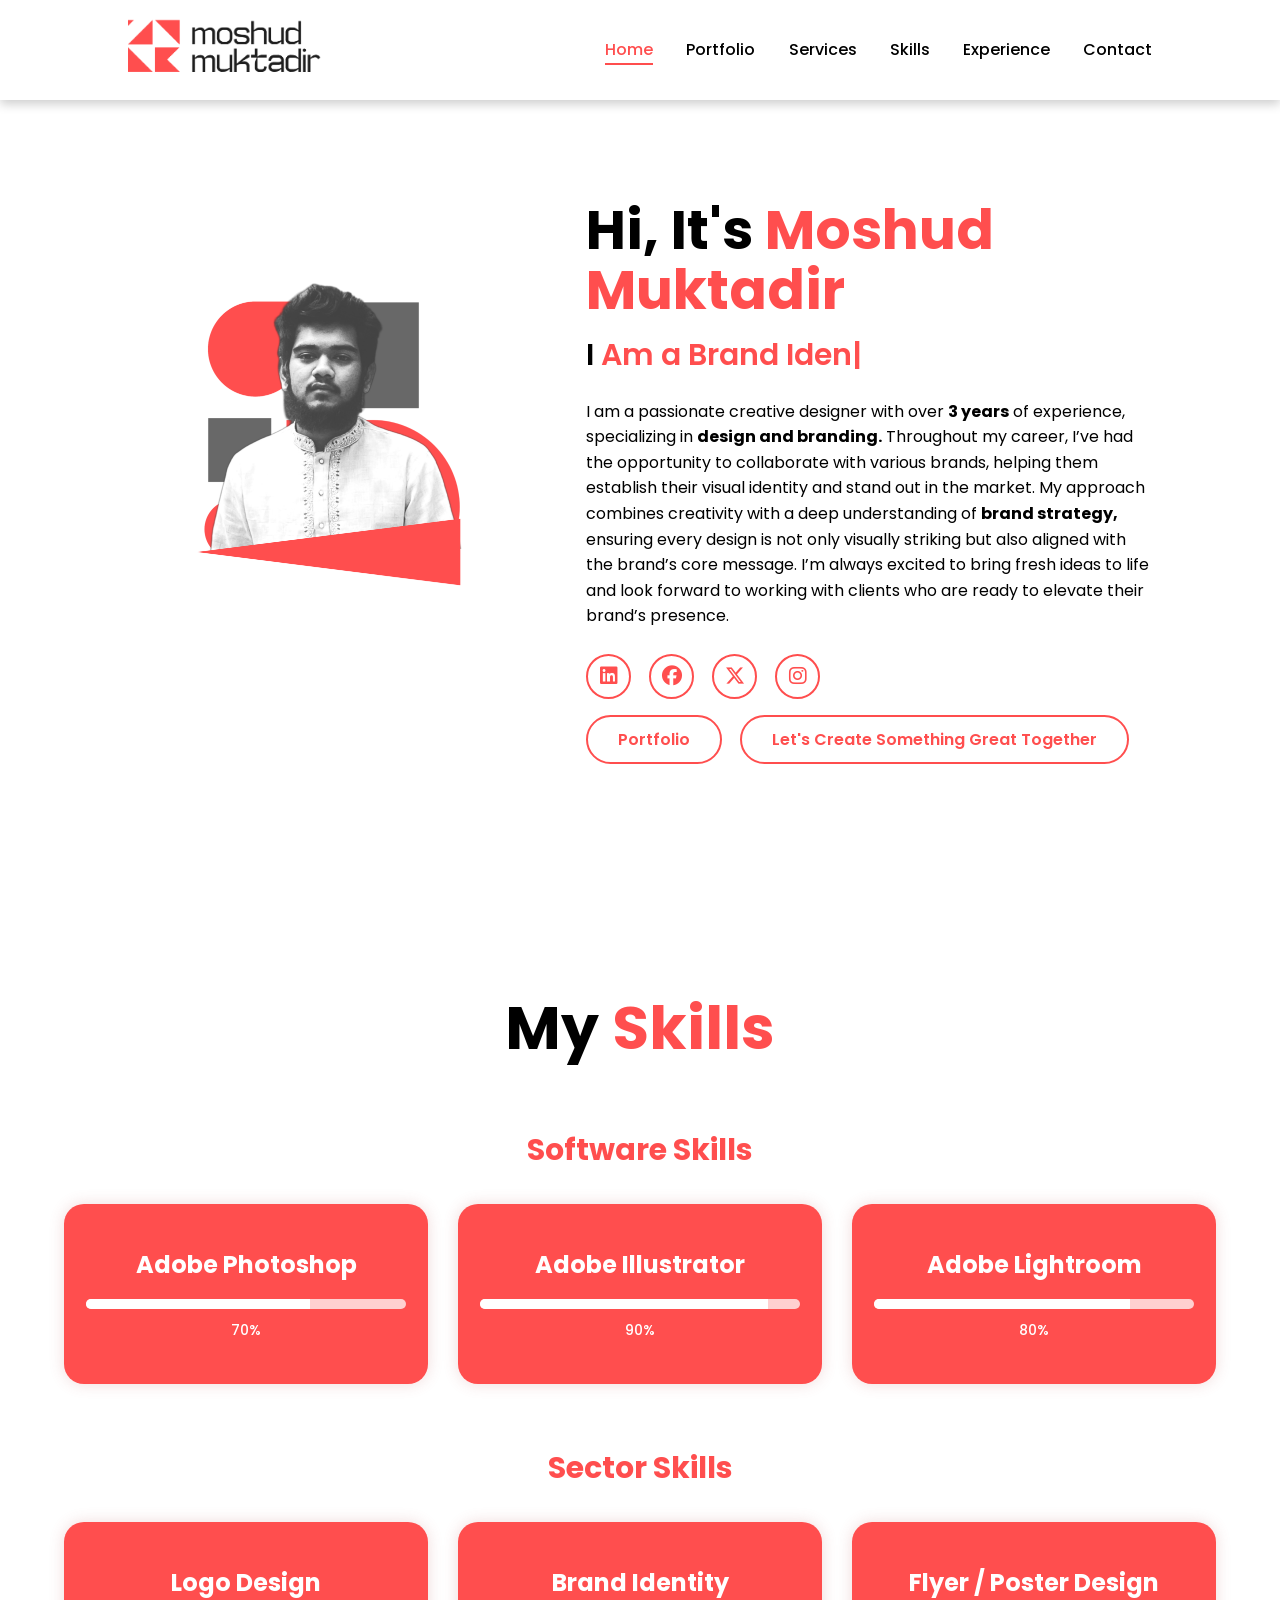
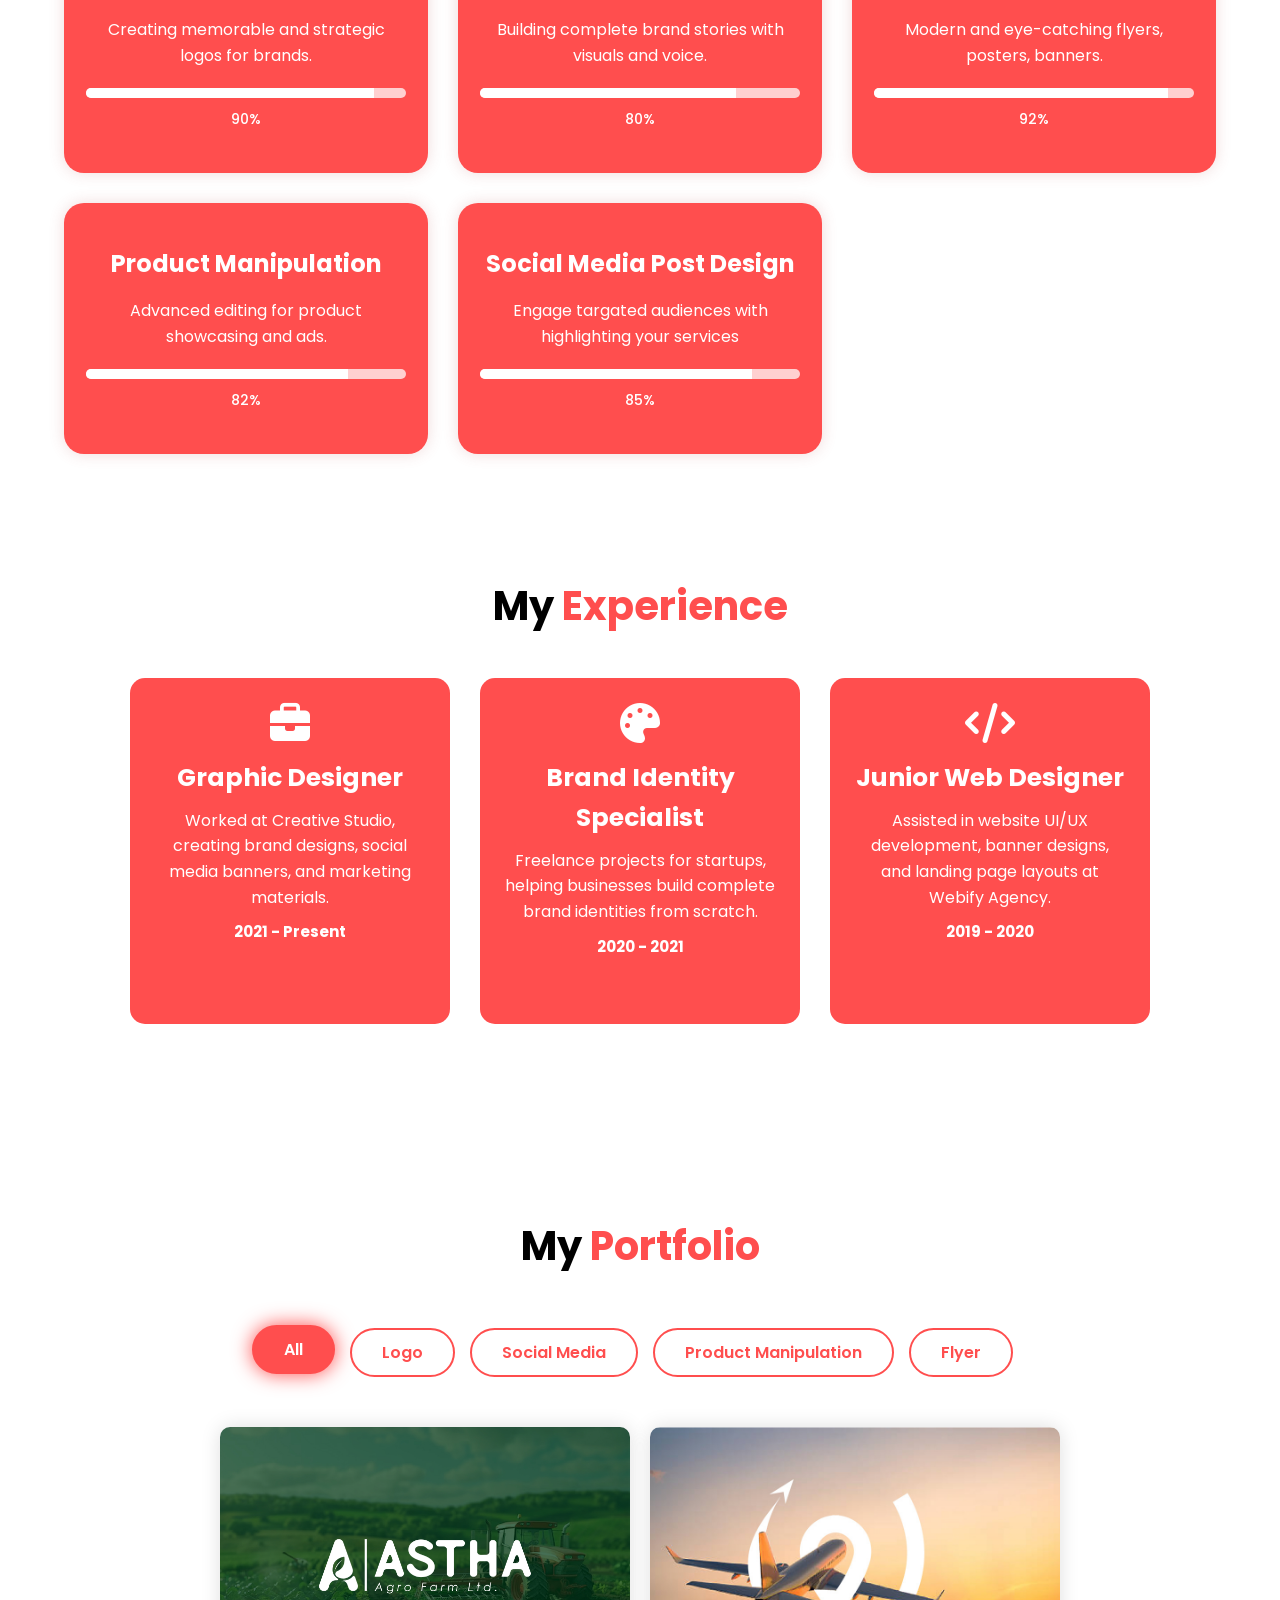
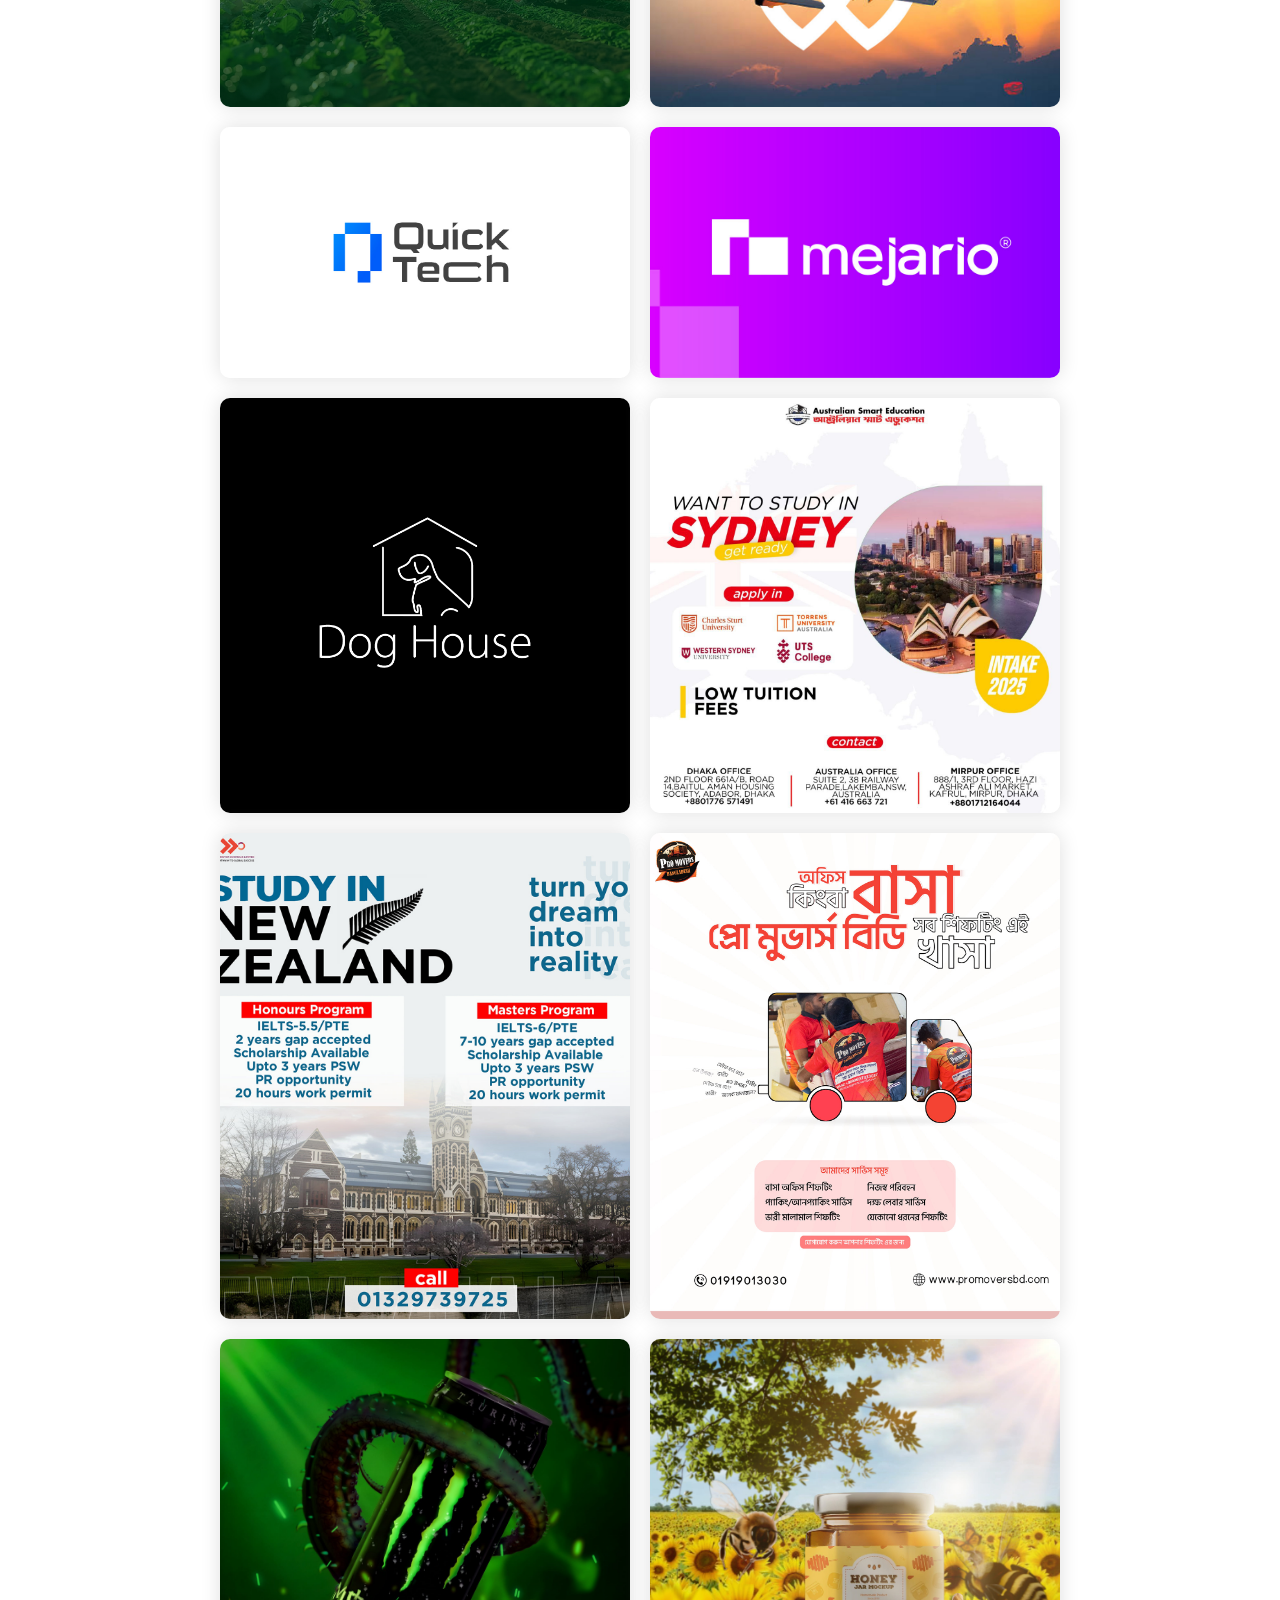
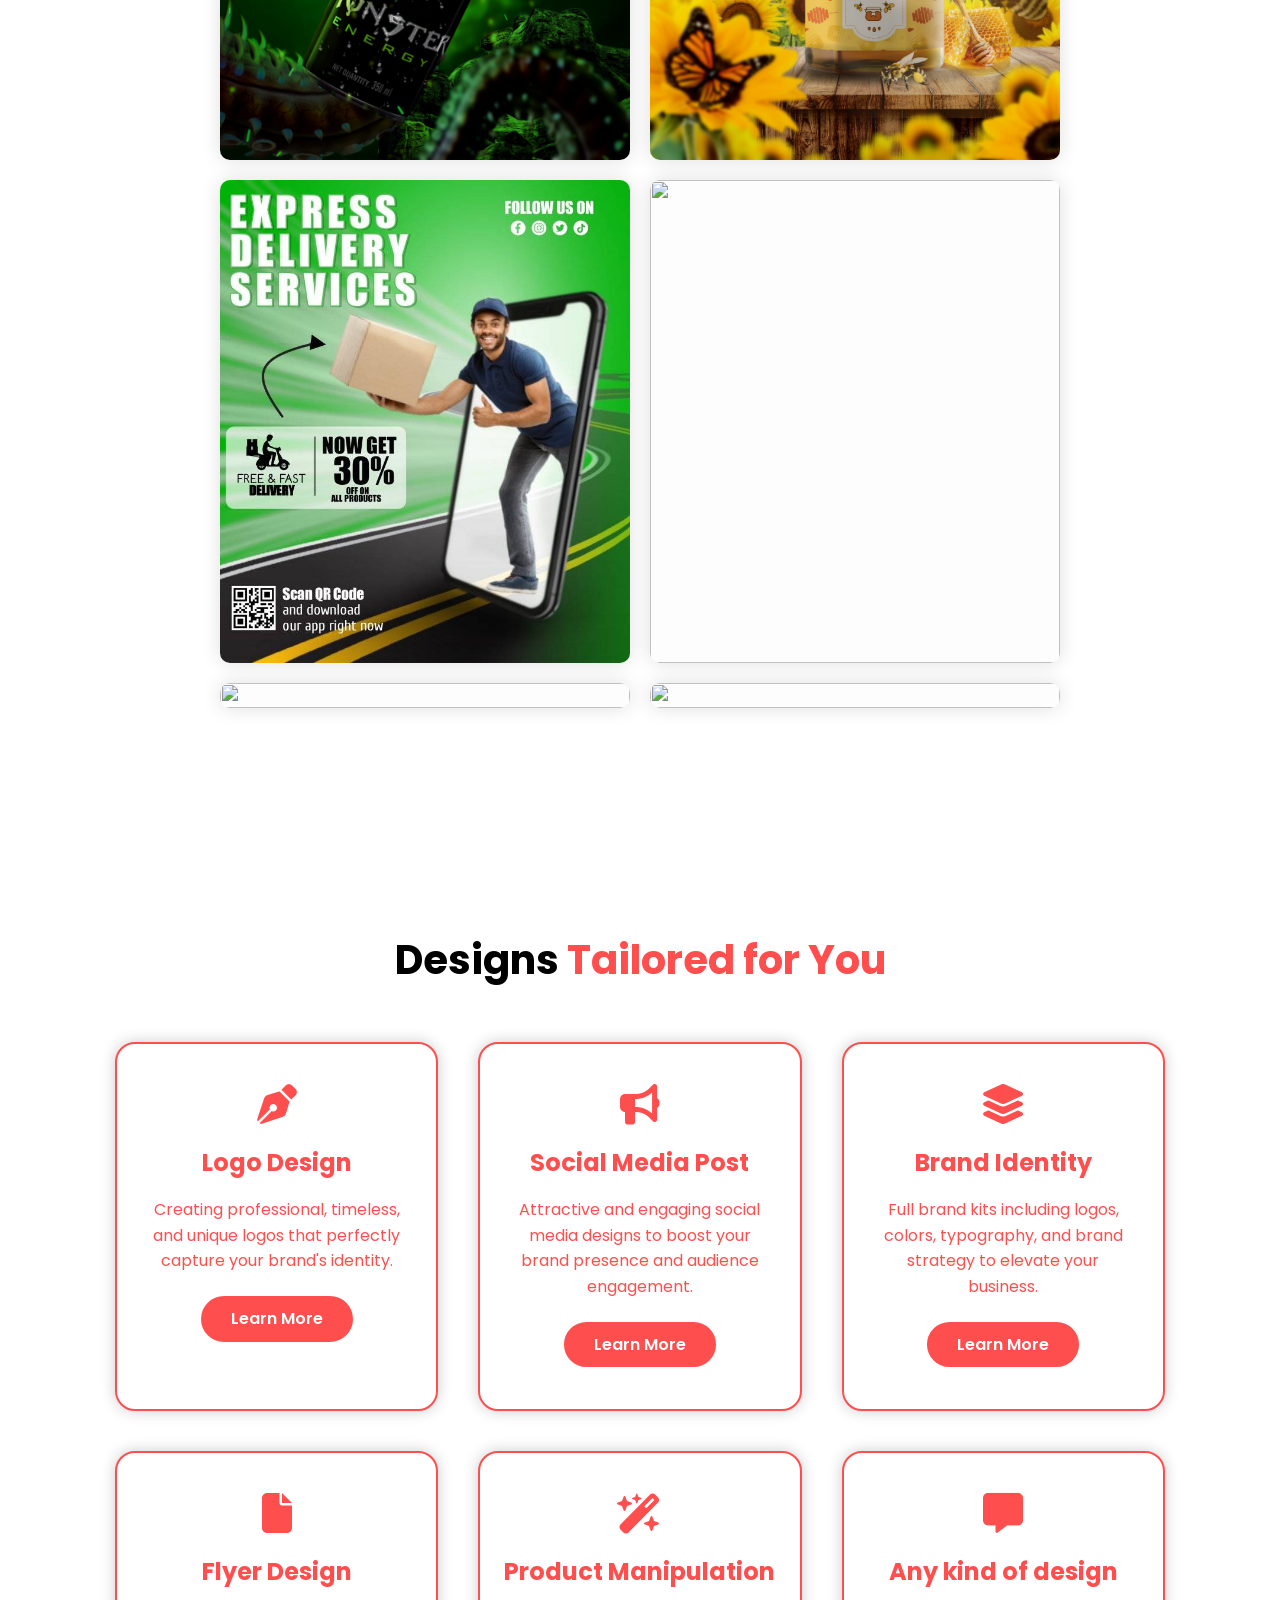
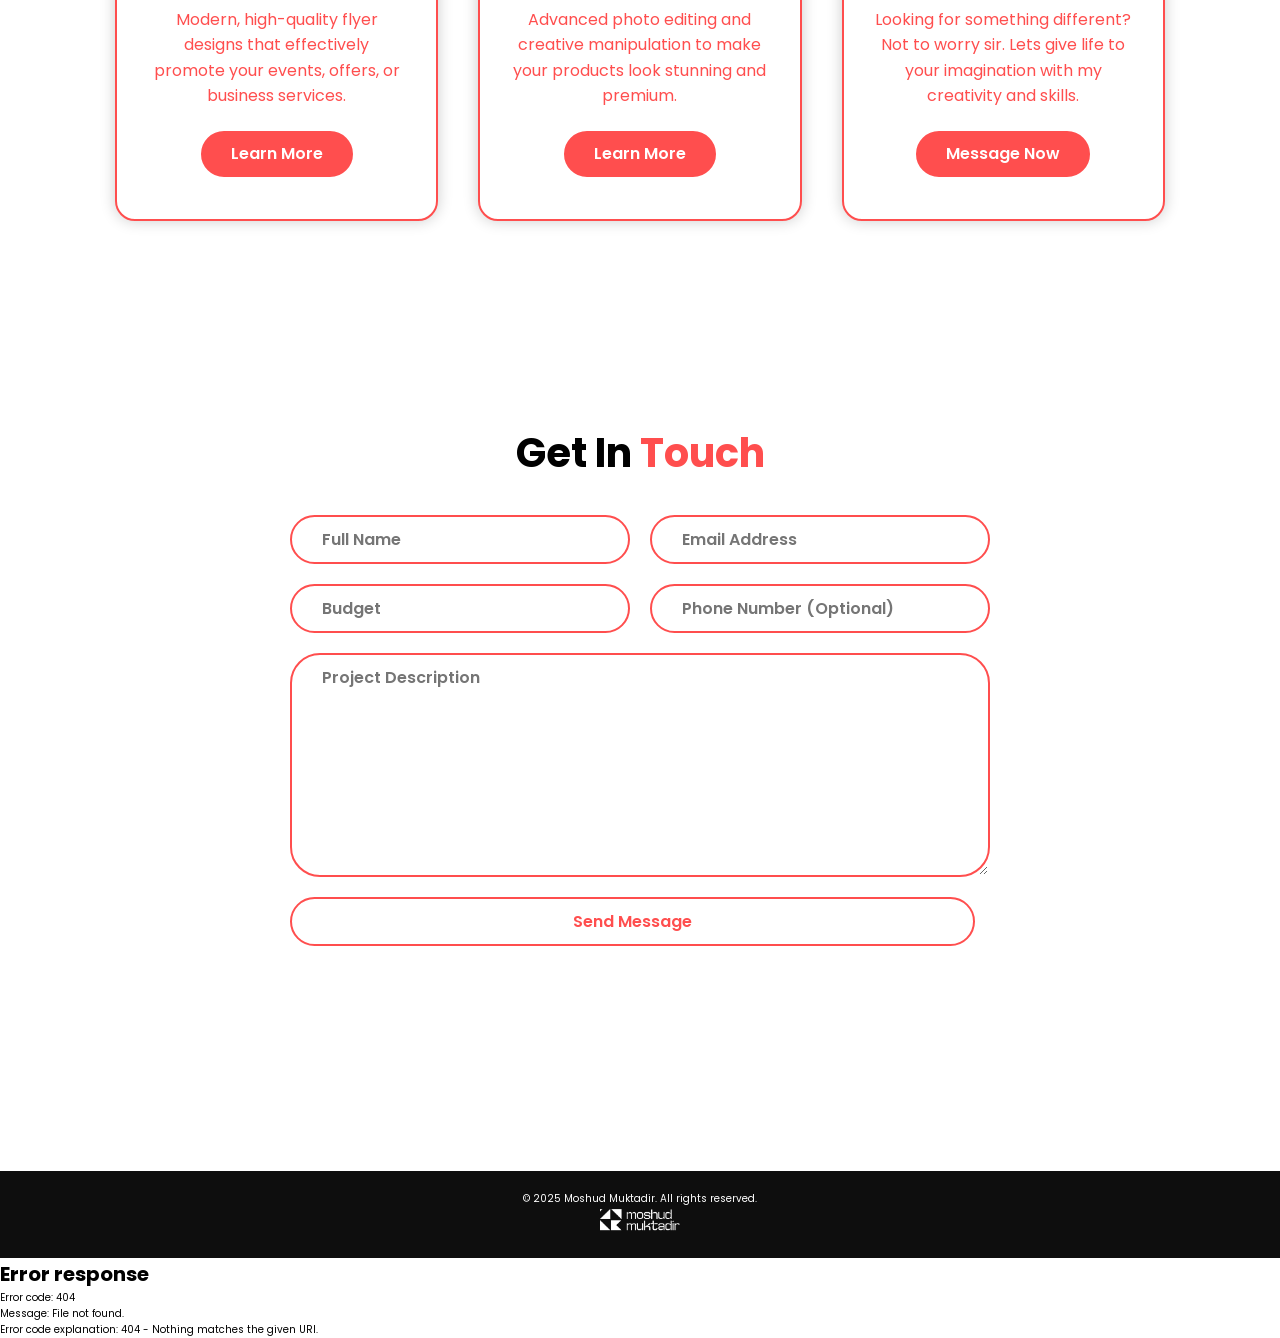
==== commit 11f3515e: "Update index.html" ====
--- a/index.html
+++ b/index.html
@@ -183,7 +183,7 @@
                 <i class="fa-solid fa-pen-nib"></i>
                 <h3>Logo Design</h3>
                 <p>Creating professional, timeless, and unique logos that perfectly capture your brand's identity.</p>
-                <a href="#" class="btn2" onclick="openService('logo')">Learn More</a>
+                <a href="info.html#logoinfo" class="btn2" onclick="openService('logo')">Learn More</a>
             </div>
         
             <div class="service-box">
@@ -197,21 +197,21 @@
                 <i class="fa-solid fa-layer-group"></i>
                 <h3>Brand Identity</h3>
                 <p>Full brand kits including logos, colors, typography, and brand strategy to elevate your business.</p>
-                <a href="#" class="btn2" onclick="openService('brand')">Learn More</a>
+                <a href="info.html#brand" class="btn2" onclick="openService('brand')">Learn More</a>
             </div>
         
             <div class="service-box">
                 <i class="fa-solid fa-file"></i>
                 <h3>Flyer Design</h3>
                 <p>Modern, high-quality flyer designs that effectively promote your events, offers, or business services.</p>
-                <a href="#" class="btn2" onclick="openService('flyer')">Learn More</a>
+                <a href="info.html#flyer" class="btn2" onclick="openService('flyer')">Learn More</a>
             </div>
         
             <div class="service-box">
                 <i class="fa-solid fa-wand-magic-sparkles"></i>
                 <h3>Product Manipulation</h3>
                 <p>Advanced photo editing and creative manipulation to make your products look stunning and premium.</p>
-                <a href="#" class="btn2" onclick="openService('product')">Learn More</a>
+                <a href="Info.html#product" class="btn2" onclick="openService('product')">Learn More</a>
             </div>
             <div class="service-box">
                 <i class="fa-solid fa-message"></i>
@@ -371,4 +371,4 @@
 
     
 </body>
-</html>+</html>
